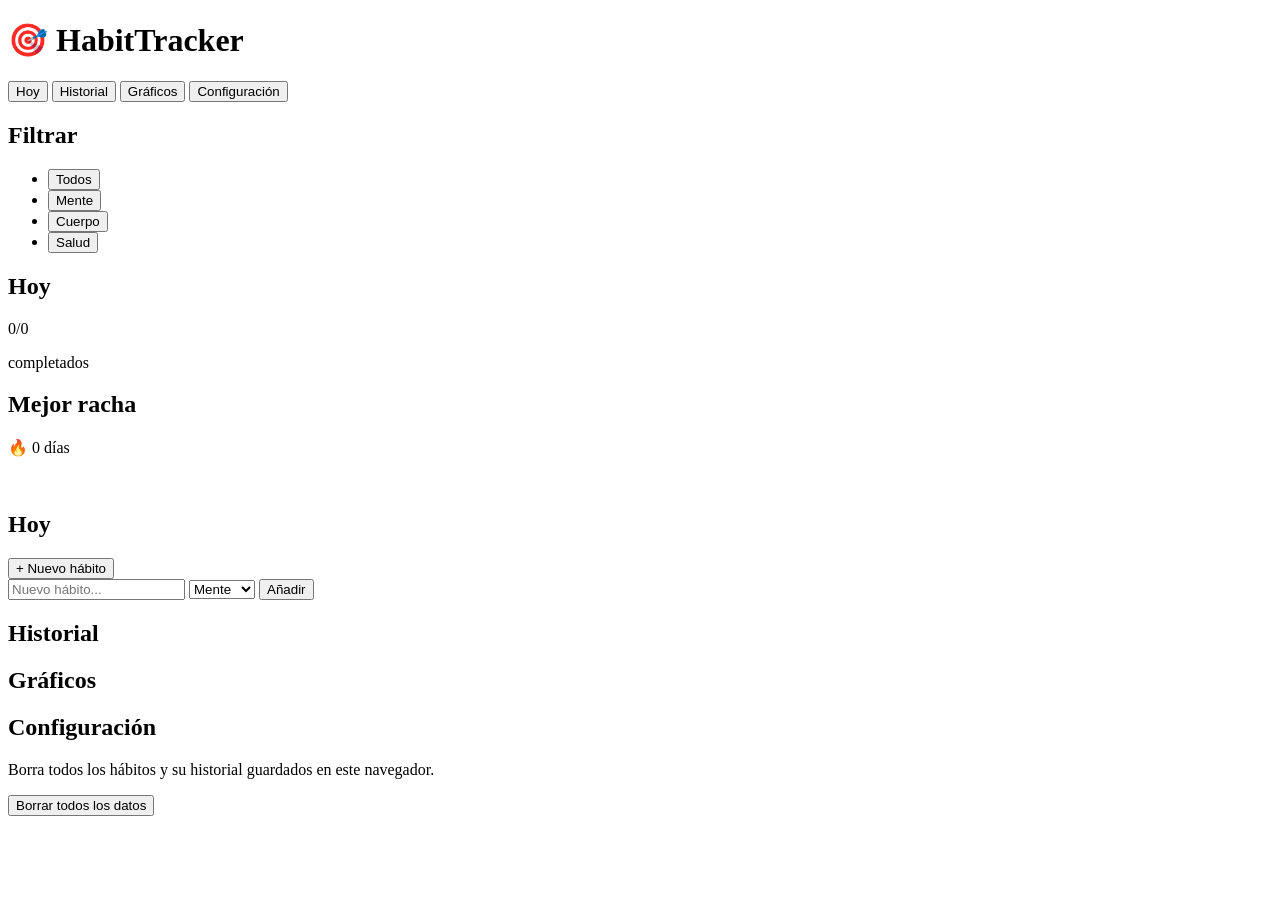
==== HabitTracker/index.html @ 741c5da3 "Añadir estructura HTML de HabitTracker Marcado semántico para las 4 pestañas (Hoy, Historial, Gráfic" ====
<!DOCTYPE html>
<html lang="es">
<head>
  <meta charset="UTF-8">
  <meta name="viewport" content="width=device-width, initial-scale=1.0">
  <title>HabitTracker</title>
  <link rel="icon" type="image/svg+xml" href="[data-uri]">
  <link rel="stylesheet" href="css/styles.css">
</head>
<body>
  <header>
    <h1>🎯 HabitTracker</h1>
    <p id="fecha-cabecera"></p>
  </header>

  <nav class="tabs">
    <button class="tab-btn activo" data-tab="hoy" type="button">Hoy</button>
    <button class="tab-btn" data-tab="historial" type="button">Historial</button>
    <button class="tab-btn" data-tab="graficos" type="button">Gráficos</button>
    <button class="tab-btn" data-tab="configuracion" type="button">Configuración</button>
  </nav>

  <main>
    <!-- --- PESTAÑA: HOY --- -->
    <section id="tab-hoy" class="tab-panel activo">
      <aside class="sidebar">
        <h2>Filtrar</h2>
        <ul id="filtro-categorias" class="filtro-lista">
          <li><button class="filtro-btn activo" data-categoria="todos" type="button">Todos</button></li>
          <li><button class="filtro-btn" data-categoria="Mente" type="button">Mente</button></li>
          <li><button class="filtro-btn" data-categoria="Cuerpo" type="button">Cuerpo</button></li>
          <li><button class="filtro-btn" data-categoria="Salud" type="button">Salud</button></li>
        </ul>

        <div class="resumen-hoy">
          <h2>Hoy</h2>
          <p id="contador-completados" class="contador-grande">0/0</p>
          <p class="contador-label">completados</p>
          <div class="barra-progreso">
            <div id="barra-progreso-relleno" class="barra-progreso-relleno"></div>
          </div>
        </div>

        <div class="mejor-racha">
          <h2>Mejor racha</h2>
          <p id="racha-valor" class="racha-valor">🔥 0 días</p>
          <p id="racha-habito" class="racha-habito">&nbsp;</p>
        </div>
      </aside>

      <div class="contenido-hoy">
        <div class="contenido-header">
          <h2 id="fecha-larga">Hoy</h2>
          <button id="btn-nuevo-habito" class="btn-primary" type="button">+ Nuevo hábito</button>
        </div>

        <div id="habit-cards" class="habit-list">
          <!-- Las tarjetas de hábitos se renderizan aquí dinámicamente -->
        </div>

        <form id="form-add-habit" class="form-inline">
          <input type="text" id="input-nombre" placeholder="Nuevo hábito..." required>
          <select id="input-categoria">
            <option value="Mente">Mente</option>
            <option value="Cuerpo">Cuerpo</option>
            <option value="Salud">Salud</option>
          </select>
          <button type="submit" class="btn-primary">Añadir</button>
        </form>
      </div>
    </section>

    <!-- --- PESTAÑA: HISTORIAL --- -->
    <section id="tab-historial" class="tab-panel">
      <h2>Historial</h2>
      <div id="historial-lista" class="historial-lista">
        <!-- Se renderiza dinámicamente -->
      </div>
    </section>

    <!-- --- PESTAÑA: GRÁFICOS --- -->
    <section id="tab-graficos" class="tab-panel">
      <h2>Gráficos</h2>
      <div id="graficos-contenido" class="graficos-contenido">
        <!-- Se renderiza dinámicamente -->
      </div>
    </section>

    <!-- --- PESTAÑA: CONFIGURACIÓN --- -->
    <section id="tab-configuracion" class="tab-panel">
      <h2>Configuración</h2>
      <div class="config-opciones">
        <p>Borra todos los hábitos y su historial guardados en este navegador.</p>
        <button id="btn-borrar-datos" class="btn-danger" type="button">Borrar todos los datos</button>
      </div>
    </section>
  </main>

  <script src="js/app.js" defer></script>
</body>
</html>
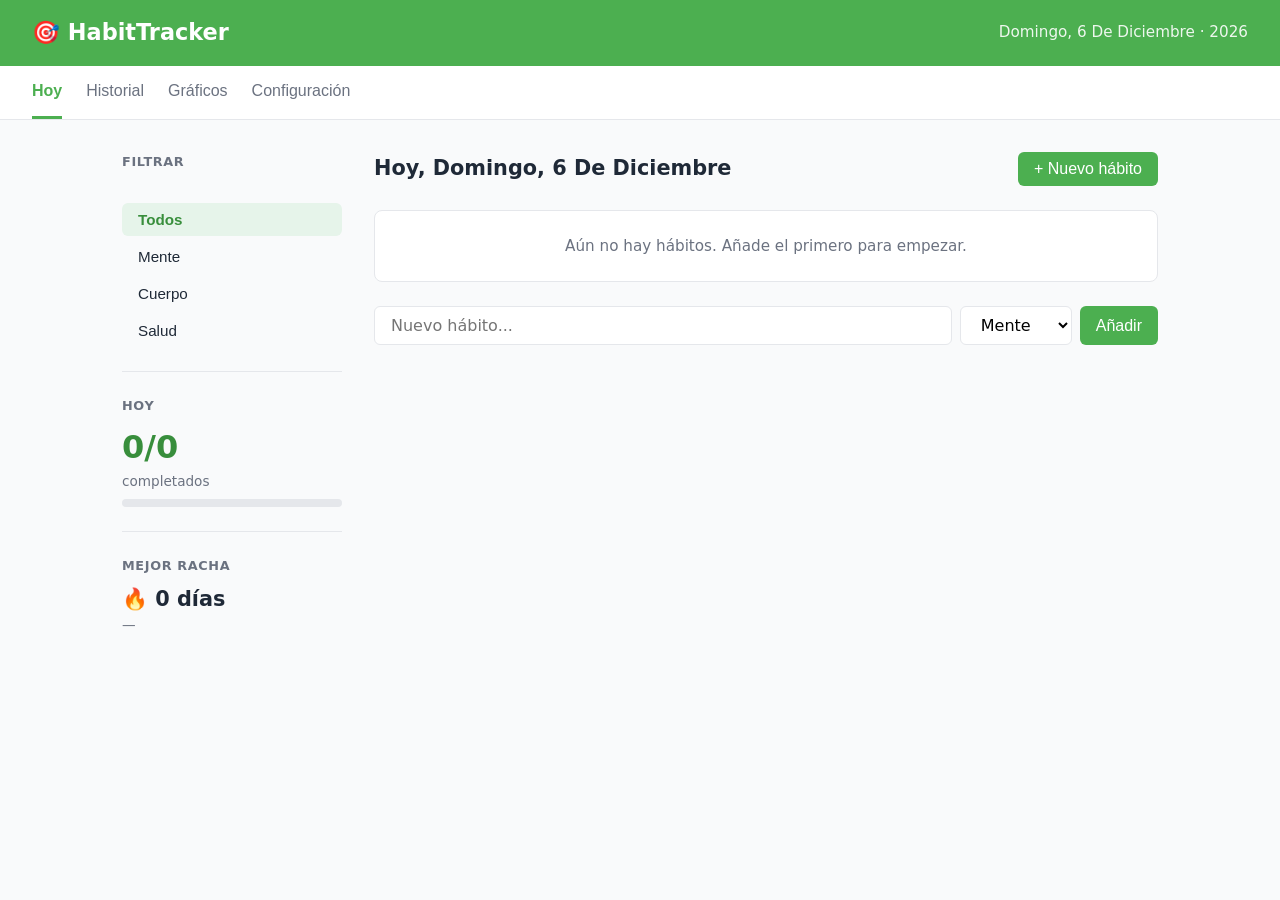
==== commit 62f6a756: "Añadir vista semanal en la pestaña Historial Tabla con los últimos 7 días como columnas (nombre cort" ====
--- a/HabitTracker/index.html
+++ b/HabitTracker/index.html
@@ -73,6 +73,18 @@
     <!-- --- PESTAÑA: HISTORIAL --- -->
     <section id="tab-historial" class="tab-panel">
       <h2>Historial</h2>
+
+      <h3 class="subtitulo-seccion">Vista semanal</h3>
+      <div class="vista-semanal-wrapper">
+        <table class="tabla-vista-semanal">
+          <thead>
+            <tr id="vista-semanal-cabecera"></tr>
+          </thead>
+          <tbody id="vista-semanal-cuerpo"></tbody>
+        </table>
+      </div>
+
+      <h3 class="subtitulo-seccion">Últimos 14 días</h3>
       <div id="historial-lista" class="historial-lista">
         <!-- Se renderiza dinámicamente -->
       </div>
--- a/HabitTracker/css/styles.css
+++ b/HabitTracker/css/styles.css
@@ -0,0 +1,509 @@
+:root {
+  --color-primary: #4CAF50;
+  --color-primary-dark: #388E3C;
+  --color-bg: #F9FAFB;
+  --color-text: #1F2937;
+  --color-text-muted: #6B7280;
+  --color-border: #E5E7EB;
+  --color-white: #FFFFFF;
+
+  --color-mente: #7C3AED;
+  --color-mente-bg: #F3E8FF;
+  --color-cuerpo: #2563EB;
+  --color-cuerpo-bg: #DBEAFE;
+  --color-salud: #388E3C;
+  --color-salud-bg: #E6F4EA;
+
+  --espaciado-sm: 0.5rem;
+  --espaciado-md: 1rem;
+  --espaciado-lg: 1.5rem;
+  --espaciado-xl: 2rem;
+
+  --radio-borde: 8px;
+  --fuente-base: system-ui, -apple-system, "Segoe UI", sans-serif;
+}
+
+* {
+  box-sizing: border-box;
+  margin: 0;
+  padding: 0;
+}
+
+body {
+  font-family: var(--fuente-base);
+  background-color: var(--color-bg);
+  color: var(--color-text);
+  line-height: 1.5;
+}
+
+/* --- HEADER --- */
+header {
+  display: flex;
+  align-items: center;
+  justify-content: space-between;
+  padding: var(--espaciado-md) var(--espaciado-xl);
+  background-color: var(--color-primary);
+  color: var(--color-white);
+}
+
+header h1 {
+  font-size: 1.4rem;
+}
+
+header p {
+  font-size: 0.95rem;
+  opacity: 0.9;
+  text-transform: capitalize;
+}
+
+/* --- TABS --- */
+.tabs {
+  display: flex;
+  gap: var(--espaciado-lg);
+  padding: 0 var(--espaciado-xl);
+  background-color: var(--color-white);
+  border-bottom: 1px solid var(--color-border);
+}
+
+.tab-btn {
+  background: none;
+  border: none;
+  border-bottom: 3px solid transparent;
+  padding: var(--espaciado-md) 0;
+  font-size: 1rem;
+  color: var(--color-text-muted);
+  cursor: pointer;
+}
+
+.tab-btn:hover {
+  color: var(--color-text);
+}
+
+.tab-btn.activo {
+  color: var(--color-primary);
+  font-weight: 600;
+  border-bottom-color: var(--color-primary);
+}
+
+/* --- MAIN / TAB PANELS --- */
+main {
+  max-width: 1100px;
+  margin: 0 auto;
+  padding: var(--espaciado-xl);
+}
+
+.tab-panel {
+  display: none;
+}
+
+.tab-panel.activo {
+  display: block;
+}
+
+#tab-hoy.activo {
+  display: grid;
+  grid-template-columns: 220px 1fr;
+  gap: var(--espaciado-xl);
+  align-items: start;
+}
+
+/* --- SIDEBAR --- */
+.sidebar {
+  display: flex;
+  flex-direction: column;
+  gap: var(--espaciado-lg);
+}
+
+.sidebar h2 {
+  font-size: 0.8rem;
+  text-transform: uppercase;
+  letter-spacing: 0.05em;
+  color: var(--color-text-muted);
+  margin-bottom: var(--espaciado-sm);
+}
+
+.filtro-lista {
+  list-style: none;
+  display: flex;
+  flex-direction: column;
+  gap: 0.25rem;
+}
+
+.filtro-btn {
+  width: 100%;
+  text-align: left;
+  background: none;
+  border: none;
+  border-radius: 6px;
+  padding: var(--espaciado-sm) var(--espaciado-md);
+  font-size: 0.95rem;
+  color: var(--color-text);
+  cursor: pointer;
+}
+
+.filtro-btn:hover {
+  background-color: var(--color-salud-bg);
+}
+
+.filtro-btn.activo {
+  background-color: var(--color-salud-bg);
+  color: var(--color-primary-dark);
+  font-weight: 600;
+}
+
+.resumen-hoy,
+.mejor-racha {
+  border-top: 1px solid var(--color-border);
+  padding-top: var(--espaciado-lg);
+}
+
+.contador-grande {
+  font-size: 2rem;
+  font-weight: 700;
+  color: var(--color-primary-dark);
+}
+
+.contador-label {
+  font-size: 0.85rem;
+  color: var(--color-text-muted);
+  margin-bottom: var(--espaciado-sm);
+}
+
+.barra-progreso {
+  height: 8px;
+  background-color: var(--color-border);
+  border-radius: 4px;
+  overflow: hidden;
+}
+
+.barra-progreso-relleno {
+  height: 100%;
+  width: 0%;
+  background-color: var(--color-primary);
+  transition: width 0.2s ease;
+}
+
+.racha-valor {
+  font-size: 1.3rem;
+  font-weight: 600;
+}
+
+.racha-habito {
+  font-size: 0.85rem;
+  color: var(--color-text-muted);
+}
+
+/* --- CONTENIDO HOY --- */
+.contenido-header {
+  display: flex;
+  align-items: center;
+  justify-content: space-between;
+  margin-bottom: var(--espaciado-lg);
+}
+
+.contenido-header h2 {
+  font-size: 1.3rem;
+  text-transform: capitalize;
+}
+
+.habit-list {
+  display: flex;
+  flex-direction: column;
+  gap: var(--espaciado-sm);
+  margin-bottom: var(--espaciado-lg);
+}
+
+.habit-card {
+  display: flex;
+  align-items: center;
+  gap: var(--espaciado-md);
+  background-color: var(--color-white);
+  border: 1px solid var(--color-border);
+  border-radius: var(--radio-borde);
+  padding: var(--espaciado-md);
+}
+
+.habit-card input[type="checkbox"] {
+  width: 1.2rem;
+  height: 1.2rem;
+  accent-color: var(--color-primary);
+  cursor: pointer;
+}
+
+.habit-card .habit-nombre {
+  flex: 1;
+  font-size: 1rem;
+}
+
+.habit-card.completado .habit-nombre {
+  text-decoration: line-through;
+  color: var(--color-text-muted);
+}
+
+.tag-categoria {
+  font-size: 0.8rem;
+  padding: 0.2rem 0.6rem;
+  border-radius: 999px;
+  border: 1px solid transparent;
+  white-space: nowrap;
+}
+
+.tag-categoria.tag-mente {
+  background-color: var(--color-mente-bg);
+  color: var(--color-mente);
+}
+
+.tag-categoria.tag-cuerpo {
+  background-color: var(--color-cuerpo-bg);
+  color: var(--color-cuerpo);
+}
+
+.tag-categoria.tag-salud {
+  background-color: var(--color-salud-bg);
+  color: var(--color-salud);
+}
+
+.puntitos-semana {
+  display: flex;
+  gap: 3px;
+}
+
+.punto {
+  width: 10px;
+  height: 10px;
+  border-radius: 50%;
+  border: 1.5px solid var(--color-border);
+  background-color: transparent;
+  padding: 0;
+  cursor: pointer;
+  appearance: none;
+  -webkit-appearance: none;
+}
+
+.punto:hover:not(.completado) {
+  border-color: var(--color-primary);
+}
+
+.punto.completado {
+  background-color: var(--color-primary);
+  border-color: var(--color-primary);
+}
+
+.btn-eliminar-habito {
+  background: none;
+  border: none;
+  color: var(--color-text-muted);
+  font-size: 1.1rem;
+  cursor: pointer;
+  line-height: 1;
+  padding: 0.25rem;
+}
+
+.btn-eliminar-habito:hover {
+  color: #DC2626;
+}
+
+/* --- FORMULARIO INLINE --- */
+.form-inline {
+  display: flex;
+  gap: var(--espaciado-sm);
+}
+
+.form-inline input[type="text"] {
+  flex: 1;
+  padding: var(--espaciado-sm) var(--espaciado-md);
+  border: 1px solid var(--color-border);
+  border-radius: 6px;
+  font-size: 1rem;
+  font-family: inherit;
+}
+
+.form-inline select {
+  padding: var(--espaciado-sm) var(--espaciado-md);
+  border: 1px solid var(--color-border);
+  border-radius: 6px;
+  font-size: 1rem;
+  font-family: inherit;
+  background-color: var(--color-white);
+}
+
+/* --- BOTONES --- */
+.btn-primary {
+  background-color: var(--color-primary);
+  color: var(--color-white);
+  border: none;
+  border-radius: 6px;
+  padding: var(--espaciado-sm) var(--espaciado-md);
+  font-size: 1rem;
+  cursor: pointer;
+}
+
+.btn-primary:hover {
+  background-color: var(--color-primary-dark);
+}
+
+.btn-danger {
+  background-color: var(--color-white);
+  color: #DC2626;
+  border: 1px solid #DC2626;
+  border-radius: 6px;
+  padding: var(--espaciado-sm) var(--espaciado-md);
+  font-size: 1rem;
+  cursor: pointer;
+}
+
+.btn-danger:hover {
+  background-color: #FEF2F2;
+}
+
+/* --- HISTORIAL --- */
+.subtitulo-seccion {
+  font-size: 0.8rem;
+  text-transform: uppercase;
+  letter-spacing: 0.05em;
+  color: var(--color-text-muted);
+  margin-top: var(--espaciado-lg);
+  margin-bottom: var(--espaciado-sm);
+}
+
+.vista-semanal-wrapper {
+  overflow-x: auto;
+  border: 1px solid var(--color-border);
+  border-radius: var(--radio-borde);
+}
+
+.tabla-vista-semanal {
+  width: 100%;
+  border-collapse: collapse;
+  background-color: var(--color-white);
+}
+
+.tabla-vista-semanal th,
+.tabla-vista-semanal td {
+  padding: var(--espaciado-sm) var(--espaciado-md);
+  text-align: center;
+  border-bottom: 1px solid var(--color-border);
+}
+
+.tabla-vista-semanal tbody tr:last-child td {
+  border-bottom: none;
+}
+
+.tabla-vista-semanal th:first-child,
+.tabla-vista-semanal td:first-child {
+  text-align: left;
+  white-space: nowrap;
+}
+
+.dia-header-nombre {
+  display: block;
+  font-size: 0.75rem;
+  color: var(--color-text-muted);
+  text-transform: uppercase;
+}
+
+.dia-header-numero {
+  display: block;
+  font-weight: 600;
+}
+
+.marca-dia {
+  display: inline-block;
+  width: 14px;
+  height: 14px;
+  border-radius: 50%;
+  border: 1.5px solid var(--color-border);
+  background-color: transparent;
+}
+
+.marca-dia.completado {
+  background-color: var(--color-primary);
+  border-color: var(--color-primary);
+}
+
+.historial-lista {
+  display: flex;
+  flex-direction: column;
+  gap: var(--espaciado-sm);
+  margin-top: var(--espaciado-lg);
+}
+
+.historial-dia {
+  background-color: var(--color-white);
+  border: 1px solid var(--color-border);
+  border-radius: var(--radio-borde);
+  padding: var(--espaciado-md);
+}
+
+.historial-dia h3 {
+  font-size: 0.95rem;
+  margin-bottom: var(--espaciado-sm);
+}
+
+.historial-dia p {
+  font-size: 0.85rem;
+  color: var(--color-text-muted);
+}
+
+/* --- GRÁFICOS --- */
+.graficos-contenido {
+  display: flex;
+  flex-direction: column;
+  gap: var(--espaciado-md);
+  margin-top: var(--espaciado-lg);
+}
+
+.grafico-barra-fila {
+  display: grid;
+  grid-template-columns: 160px 1fr 3rem;
+  align-items: center;
+  gap: var(--espaciado-md);
+  background-color: var(--color-white);
+  border: 1px solid var(--color-border);
+  border-radius: var(--radio-borde);
+  padding: var(--espaciado-sm) var(--espaciado-md);
+}
+
+.grafico-barra-pista {
+  height: 10px;
+  background-color: var(--color-border);
+  border-radius: 5px;
+  overflow: hidden;
+}
+
+.grafico-barra-relleno {
+  height: 100%;
+  background-color: var(--color-primary);
+}
+
+.grafico-barra-porcentaje {
+  font-size: 0.85rem;
+  color: var(--color-text-muted);
+  text-align: right;
+}
+
+/* --- CONFIGURACIÓN --- */
+.config-opciones {
+  margin-top: var(--espaciado-lg);
+  display: flex;
+  flex-direction: column;
+  align-items: flex-start;
+  gap: var(--espaciado-md);
+}
+
+/* --- MENSAJE VACÍO --- */
+.mensaje-vacio {
+  color: var(--color-text-muted);
+  font-size: 0.95rem;
+  padding: var(--espaciado-md) 0;
+}
+
+.mensaje-vacio-card {
+  color: var(--color-text-muted);
+  font-size: 0.95rem;
+  text-align: center;
+  background-color: var(--color-white);
+  border: 1px solid var(--color-border);
+  border-radius: var(--radio-borde);
+  padding: var(--espaciado-lg);
+}
